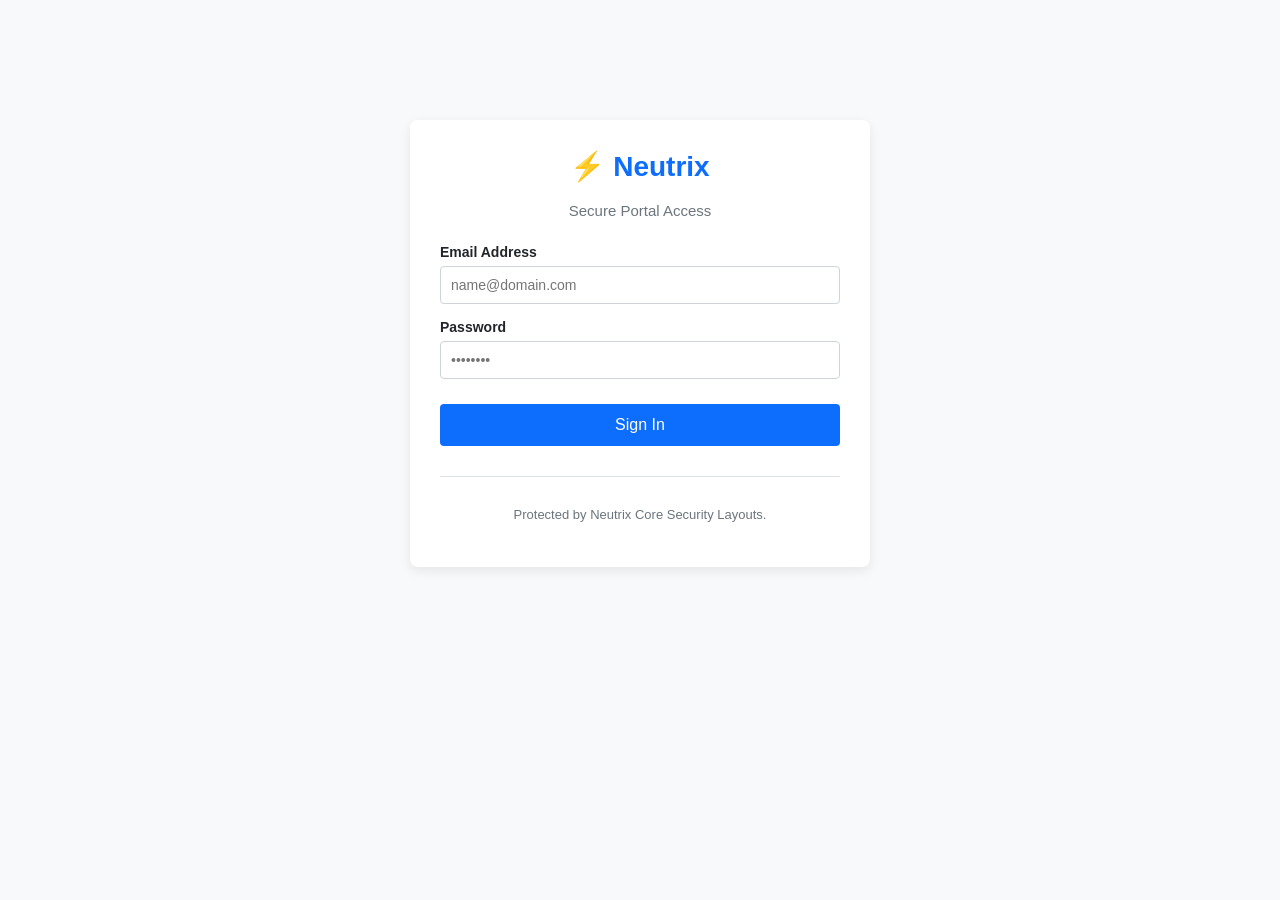
==== frontend/index.html @ 366ea21d "Integrated recovery tracker, upload pipeline, and medicine plan" ====
<!DOCTYPE html>
<html lang="en">
<head>
    <meta charset="UTF-8">
    <meta name="viewport" content="width=device-width, initial-scale=1.0">
    <title>Neutrix | Dashboard</title>
    <link rel="stylesheet" href="style.css">
    <script>
        // Explicitly paths to look inside the frontend folder from the root server
        if (localStorage.getItem('neutrix_authenticated') !== 'true') {
            window.location.href = '/frontend/signin.html';
        }
    </script>
</head>
<body>
    <div class="container" style="max-width: 800px;">
        <p style="text-align: right;">
            <a href="#" onclick="localStorage.removeItem('neutrix_authenticated'); window.location.reload();" style="color: #dc3545; font-weight: bold;">
                🚪 Sign Out
            </a>
        </p>
        <header style="border-bottom: 2px solid #ced4da; padding-bottom: 15px; margin-bottom: 20px;">
            <h1>⚡ Neutrix</h1>
            <p class="caption">By Team Neutrinos — Small signals. Clear recovery.</p>
        </header>

        <main>
            <p style="font-size: 16px; line-height: 1.6;">
                Welcome to your recovery hub. Choose an integrated panel from the grid workspace below to proceed across active module layers.
            </p>

            <!-- Complete Grid with paths pointed to the root server environment -->
            <div style="display: grid; grid-template-columns: 1fr 1fr; gap: 15px; margin-top: 30px;">
                <a href="/frontend/summary.html" style="display:block; padding:15px; background:#e3f2fd; color:#0d6efd; text-decoration:none; border-radius:4px; font-weight:bold; text-align:center;">🧠 AI Discharge Summary (Ajay)</a>
                <a href="/frontend/upload.html" style="display:block; padding:15px; background:#e3f2fd; color:#0d6efd; text-decoration:none; border-radius:4px; font-weight:bold; text-align:center;">📄 Upload Records (Lingesh)</a>
                <a href="/frontend/medicine.html" style="display:block; padding:15px; background:#e3f2fd; color:#0d6efd; text-decoration:none; border-radius:4px; font-weight:bold; text-align:center;">💊 Medicine Plan (Lingesh)</a>
                <a href="/frontend/tracker.html" style="display:block; padding:15px; background:#e3f2fd; color:#0d6efd; text-decoration:none; border-radius:4px; font-weight:bold; text-align:center;">📈 Recovery Tracker (Bobby)</a>
                <a href="/frontend/warnings.html" style="display:block; padding:15px; background:#e3f2fd; color:#0d6efd; text-decoration:none; border-radius:4px; font-weight:bold; text-align:center;">⚠️ Warning Signs Triage (Bobby)</a>
                <a href="/frontend/brief.html" style="display:block; padding:15px; background:#e3f2fd; color:#0d6efd; text-decoration:none; border-radius:4px; font-weight:bold; text-align:center;">🧑‍⚕️ Doctor Communication Brief (Bobby)</a>
            </div>
        </main>

        <footer class="disclaimer" style="margin-top: 40px; border-top: 1px solid #dee2e6; padding-top: 15px; font-size: 13px; color: #6c757d;">
            <p><em>Neutrix organizes and explains medical information. It does not diagnose, prescribe, or replace advice from a qualified doctor.</em></p>
        </footer>
    </div>
</body>
</html>
---- frontend/style.css ----
/* Base Web Layout Reset */
body {
    font-family: -apple-system, BlinkMacSystemFont, "Segoe UI", Roboto, sans-serif;
    background-color: #f8f9fa;
    color: #212529;
    padding: 20px;
    margin: 0;
}

/* Central Content Container Card */
.container {
    max-width: 650px;
    margin: 40px auto;
    background: #ffffff;
    padding: 30px;
    border-radius: 8px;
    box-shadow: 0 4px 12px rgba(0, 0, 0, 0.08);
}

/* Typography Details */
h1 {
    color: #0d6efd;
    margin-top: 0;
    font-size: 28px;
}

h3 {
    color: #495057;
    border-bottom: 2px solid #dee2e6;
    padding-bottom: 8px;
    margin-top: 25px;
}

.caption {
    color: #6c757d;
    font-size: 15px;
    margin-bottom: 25px;
}

/* Form Controls and Inputs */
label {
    display: block;
    margin-top: 15px;
    font-weight: 600;
    font-size: 14px;
}

input, select, textarea {
    width: 100%;
    padding: 10px;
    margin-top: 6px;
    border: 1px solid #ced4da;
    border-radius: 4px;
    box-sizing: border-box;
    font-size: 14px;
    background-color: #fff;
}

input:focus, select:focus, textarea:focus {
    outline: none;
    border-color: #86b7fe;
    box-shadow: 0 0 0 0.25rem rgba(13, 110, 253, 0.25);
}

/* Master Grid Action Buttons */
button {
    background-color: #0d6efd;
    color: white;
    padding: 12px 20px;
    border: none;
    border-radius: 4px;
    cursor: pointer;
    margin-top: 20px;
    width: 100%;
    font-size: 16px;
    font-weight: 500;
    transition: background-color 0.2s ease;
}

button:hover {
    background-color: #0b5ed7;
}

/* Interactive Feedback Banners */
.alert-success {
    background-color: #d1e7dd;
    color: #0f5132;
    padding: 15px;
    border-radius: 4px;
    margin-top: 20px;
    border: 1px solid #badbcc;
}

.alert-warning {
    background-color: #fff3cd;
    color: #664d03;
    padding: 15px;
    border-radius: 4px;
    margin-top: 20px;
    border: 1px solid #ffecb5;
}

.alert-danger {
    background-color: #f8d7da;
    color: #842029;
    padding: 15px;
    border-radius: 4px;
    margin-top: 20px;
    border: 1px solid #f5c2c7;
}

/* Content Blocks and Lists */
.summary-box {
    background-color: #f1f3f5;
    padding: 20px;
    border-radius: 4px;
    margin-top: 20px;
    border-left: 5px solid #6c757d;
}

.hidden {
    display: none !important;
}

/* Persistent Dashboard Navigation Matrix Link Styling */
a {
    color: #0d6efd;
    text-decoration: none;
    font-size: 14px;
}

a:hover {
    text-decoration: underline;
}

/* Shared Professional System Disclaimer */
.disclaimer {
    margin-top: 35px;
    border-top: 1px solid #dee2e6;
    padding-top: 15px;
    font-size: 13px;
    color: #6c757d;
    line-height: 1.5;
}
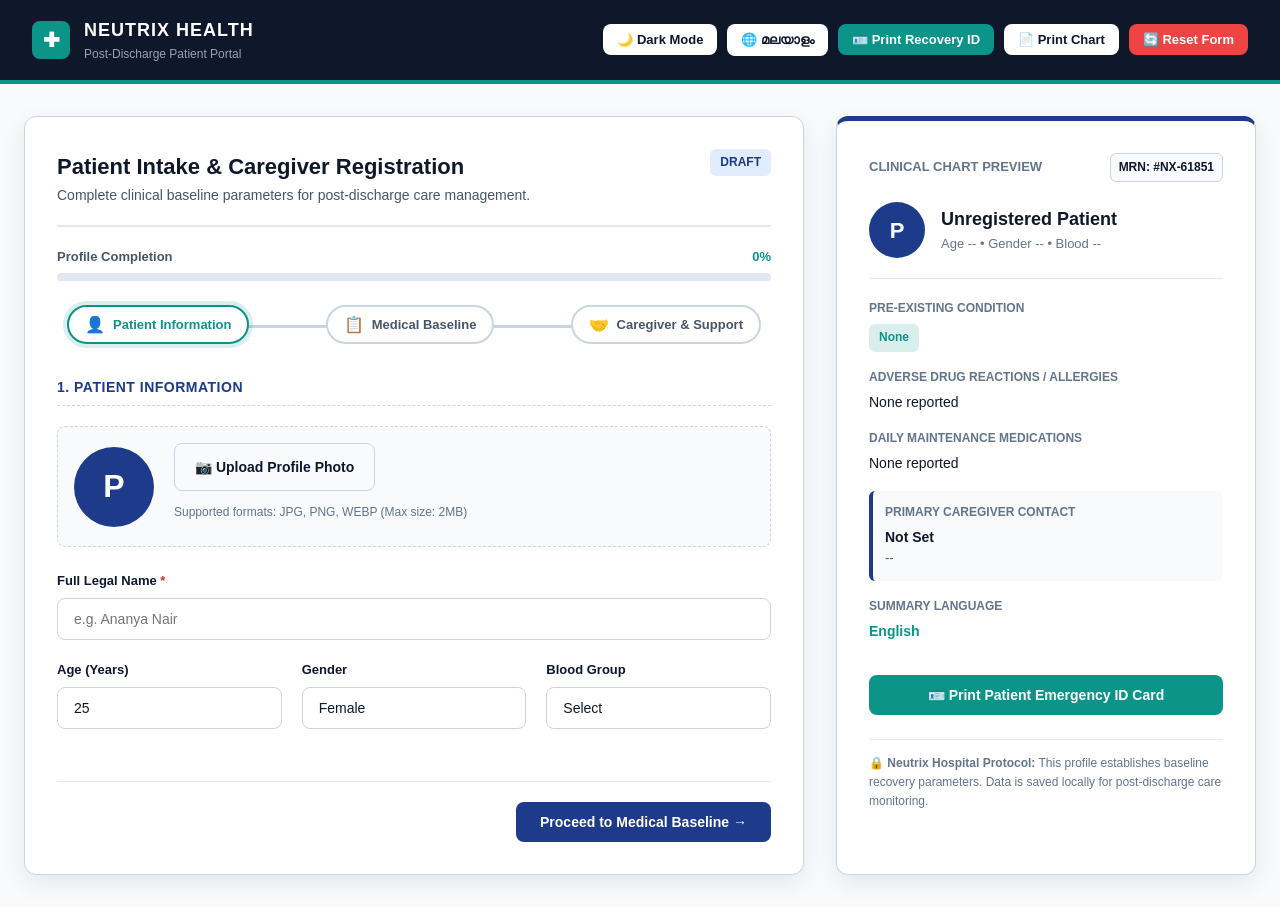
==== commit 6861675e: "adam" ====
--- a/frontend/index.html
+++ b/frontend/index.html
@@ -1,48 +1,367 @@
 <!DOCTYPE html>
-<html lang="en">
+<html lang="en" data-theme="light">
 <head>
     <meta charset="UTF-8">
     <meta name="viewport" content="width=device-width, initial-scale=1.0">
-    <title>Neutrix | Dashboard</title>
+    <title>Neutrix Health | Patient Portal</title>
     <link rel="stylesheet" href="style.css">
-    <script>
-        // Explicitly paths to look inside the frontend folder from the root server
-        if (localStorage.getItem('neutrix_authenticated') !== 'true') {
-            window.location.href = '/frontend/signin.html';
-        }
-    </script>
 </head>
 <body>
-    <div class="container" style="max-width: 800px;">
-        <p style="text-align: right;">
-            <a href="#" onclick="localStorage.removeItem('neutrix_authenticated'); window.location.reload();" style="color: #dc3545; font-weight: bold;">
-                🚪 Sign Out
-            </a>
-        </p>
-        <header style="border-bottom: 2px solid #ced4da; padding-bottom: 15px; margin-bottom: 20px;">
-            <h1>⚡ Neutrix</h1>
-            <p class="caption">By Team Neutrinos — Small signals. Clear recovery.</p>
-        </header>
-
-        <main>
-            <p style="font-size: 16px; line-height: 1.6;">
-                Welcome to your recovery hub. Choose an integrated panel from the grid workspace below to proceed across active module layers.
-            </p>
-
-            <!-- Complete Grid with paths pointed to the root server environment -->
-            <div style="display: grid; grid-template-columns: 1fr 1fr; gap: 15px; margin-top: 30px;">
-                <a href="/frontend/summary.html" style="display:block; padding:15px; background:#e3f2fd; color:#0d6efd; text-decoration:none; border-radius:4px; font-weight:bold; text-align:center;">🧠 AI Discharge Summary (Ajay)</a>
-                <a href="/frontend/upload.html" style="display:block; padding:15px; background:#e3f2fd; color:#0d6efd; text-decoration:none; border-radius:4px; font-weight:bold; text-align:center;">📄 Upload Records (Lingesh)</a>
-                <a href="/frontend/medicine.html" style="display:block; padding:15px; background:#e3f2fd; color:#0d6efd; text-decoration:none; border-radius:4px; font-weight:bold; text-align:center;">💊 Medicine Plan (Lingesh)</a>
-                <a href="/frontend/tracker.html" style="display:block; padding:15px; background:#e3f2fd; color:#0d6efd; text-decoration:none; border-radius:4px; font-weight:bold; text-align:center;">📈 Recovery Tracker (Bobby)</a>
-                <a href="/frontend/warnings.html" style="display:block; padding:15px; background:#e3f2fd; color:#0d6efd; text-decoration:none; border-radius:4px; font-weight:bold; text-align:center;">⚠️ Warning Signs Triage (Bobby)</a>
-                <a href="/frontend/brief.html" style="display:block; padding:15px; background:#e3f2fd; color:#0d6efd; text-decoration:none; border-radius:4px; font-weight:bold; text-align:center;">🧑‍⚕️ Doctor Communication Brief (Bobby)</a>
-            </div>
-        </main>
-
-        <footer class="disclaimer" style="margin-top: 40px; border-top: 1px solid #dee2e6; padding-top: 15px; font-size: 13px; color: #6c757d;">
-            <p><em>Neutrix organizes and explains medical information. It does not diagnose, prescribe, or replace advice from a qualified doctor.</em></p>
-        </footer>
+    <!-- Top Navigation Bar -->
+    <header class="ehr-navbar">
+        <div class="nav-container">
+            <div class="hospital-brand">
+                <span class="cross-icon">✚</span>
+                <div class="brand-text">
+                    <span class="brand-title" id="txt-brand-title">NEUTRIX HEALTH</span>
+                    <span class="brand-sub" id="txt-brand-sub">Post-Discharge Patient Portal</span>
+                </div>
+            </div>
+            
+            <div class="system-controls">
+                <!-- Theme & Language Utilities -->
+                <button type="button" class="ctrl-btn" id="themeToggleBtn" title="Toggle Theme">
+                    <span id="themeIcon">🌙</span> <span id="txt-theme">Dark Mode</span>
+                </button>
+                
+                <button type="button" class="ctrl-btn" id="langToggleBtn" title="Switch Language">
+                    🌐 <span id="txt-lang-btn">മലയാളം</span>
+                </button>
+
+                <button type="button" class="btn-meta highlight" id="printCardBtn">🪪 <span id="txt-print-card">Print Recovery ID</span></button>
+                <button type="button" class="btn-meta" id="printBtn">📄 <span id="txt-print">Print Chart</span></button>
+                <button type="button" class="btn-meta danger" id="resetBtn">🔄 <span id="txt-reset">Reset Form</span></button>
+            </div>
+        </div>
+    </header>
+
+    <!-- Main Workspace -->
+    <main class="ehr-workspace">
+        <!-- Intake Form Section -->
+        <section class="ehr-card intake-card">
+            <div class="card-header">
+                <div>
+                    <h2 id="txt-header-title">Patient Intake & Caregiver Registration</h2>
+                    <p class="subtitle" id="txt-header-sub">Complete clinical baseline parameters for post-discharge care management.</p>
+                </div>
+                <span class="form-status" id="txt-status">Draft</span>
+            </div>
+
+            <!-- Profile Completion Progress Bar -->
+            <div class="progress-section">
+                <div class="progress-info">
+                    <span class="progress-label" id="txt-progress-label">Profile Completion</span>
+                    <span class="progress-percentage" id="progressPercent">0%</span>
+                </div>
+                <div class="progress-bar-bg">
+                    <div class="progress-bar-fill" id="progressBarFill"></div>
+                </div>
+            </div>
+
+            <!-- Timeline Tab Stepper Bar -->
+            <nav class="timeline-stepper" role="tablist">
+                <div class="timeline-line-bg">
+                    <div class="timeline-line-fill" id="timelineLineFill"></div>
+                </div>
+
+                <button type="button" class="step-node active" data-tab="tab-demographics">
+                    <span class="node-icon">👤</span>
+                    <span class="node-text" id="tab-title-1">Patient Information</span>
+                </button>
+                <button type="button" class="step-node" data-tab="tab-clinical">
+                    <span class="node-icon">📋</span>
+                    <span class="node-text" id="tab-title-2">Medical Baseline</span>
+                </button>
+                <button type="button" class="step-node" data-tab="tab-caregiver">
+                    <span class="node-icon">🤝</span>
+                    <span class="node-text" id="tab-title-3">Caregiver & Support</span>
+                </button>
+            </nav>
+
+            <form id="profileForm" novalidate>
+                <div class="tab-viewport">
+                    <!-- TAB 1: Patient Information -->
+                    <div class="tab-pane active" id="tab-demographics">
+                        <div class="section-title" id="txt-sec-1">1. Patient Information</div>
+
+                        <!-- Profile Photo Upload Block -->
+                        <div class="avatar-upload-container">
+                            <div class="avatar-preview-box">
+                                <img id="avatarImage" src="" alt="Profile Preview" class="hidden">
+                                <span id="avatarPlaceholder" class="avatar-initial">P</span>
+                            </div>
+                            <div class="avatar-upload-controls">
+                                <label for="profilePicInput" class="btn-secondary btn-upload" id="txt-upload-btn">📷 Upload Profile Photo</label>
+                                <input type="file" id="profilePicInput" accept="image/*" class="hidden-file-input">
+                                <button type="button" id="removePicBtn" class="btn-text danger hidden" id="txt-remove-photo">Remove Photo</button>
+                                <p class="hint" id="txt-photo-hint">Supported formats: JPG, PNG, WEBP (Max size: 2MB)</p>
+                            </div>
+                        </div>
+
+                        <div class="form-group">
+                            <label for="patientName"><span id="lbl-patient-name">Full Legal Name</span> <span class="req">*</span></label>
+                            <input type="text" id="patientName" class="modern-input" placeholder="e.g. Ananya Nair" required>
+                        </div>
+
+                        <div class="form-grid-3">
+                            <div class="form-group">
+                                <label for="age" id="lbl-age">Age (Years)</label>
+                                <input type="number" id="age" class="modern-input" min="1" max="120" value="25">
+                            </div>
+                            <div class="form-group">
+                                <label for="gender" id="lbl-gender">Gender</label>
+                                <select id="gender" class="modern-select">
+                                    <option value="Female">Female</option>
+                                    <option value="Male">Male</option>
+                                    <option value="Other">Other</option>
+                                </select>
+                            </div>
+                            <div class="form-group">
+                                <label for="bloodGroup" id="lbl-blood">Blood Group</label>
+                                <select id="bloodGroup" class="modern-select">
+                                    <option value="Select">Select</option>
+                                    <option value="O+">O+</option>
+                                    <option value="A+">A+</option>
+                                    <option value="B+">B+</option>
+                                    <option value="AB+">AB+</option>
+                                    <option value="O-">O-</option>
+                                    <option value="A-">A-</option>
+                                    <option value="B-">B-</option>
+                                    <option value="AB-">AB-</option>
+                                </select>
+                            </div>
+                        </div>
+
+                        <div class="tab-actions end">
+                            <button type="button" class="btn-primary next-tab" data-next="tab-clinical" id="btn-next-1">Proceed to Medical Baseline →</button>
+                        </div>
+                    </div>
+
+                    <!-- TAB 2: Medical Baseline -->
+                    <div class="tab-pane" id="tab-clinical">
+                        <div class="section-title" id="txt-sec-2">2. Pre-Existing Conditions & Medications</div>
+
+                        <!-- Conditions Dropdown -->
+                        <div class="form-group">
+                            <label for="conditions" id="lbl-conditions">Primary Pre-Existing Medical Condition</label>
+                            <select id="conditions" class="modern-select">
+                                <option value="None">None / Fully Healthy</option>
+                                <optgroup label="Cardiovascular">
+                                    <option value="Hypertension (High BP)">Hypertension (High Blood Pressure)</option>
+                                    <option value="Ischemic Heart Disease">Ischemic Heart Disease / CAD</option>
+                                    <option value="Heart Failure">Heart Failure</option>
+                                    <option value="Arrhythmia">Arrhythmia</option>
+                                </optgroup>
+                                <optgroup label="Endocrine & Metabolic">
+                                    <option value="Type 1 Diabetes Mellitus">Type 1 Diabetes Mellitus</option>
+                                    <option value="Type 2 Diabetes Mellitus">Type 2 Diabetes Mellitus</option>
+                                    <option value="Hypothyroidism">Hypothyroidism</option>
+                                    <option value="Hyperthyroidism">Hyperthyroidism</option>
+                                    <option value="High Cholesterol">Hyperlipidemia (High Cholesterol)</option>
+                                </optgroup>
+                                <optgroup label="Respiratory">
+                                    <option value="Bronchial Asthma">Bronchial Asthma</option>
+                                    <option value="COPD">COPD (Chronic Bronchitis)</option>
+                                    <option value="Allergies / Rhinitis">Allergic Rhinitis</option>
+                                </optgroup>
+                                <optgroup label="Renal & Hepatic">
+                                    <option value="Chronic Kidney Disease">Chronic Kidney Disease (CKD)</option>
+                                    <option value="Fatty Liver Disease">Fatty Liver Disease</option>
+                                </optgroup>
+                                <optgroup label="Neurological & Other">
+                                    <option value="Stroke / TIA">Stroke / TIA</option>
+                                    <option value="Epilepsy / Seizures">Epilepsy / Seizures</option>
+                                    <option value="Rheumatoid Arthritis">Rheumatoid Arthritis</option>
+                                    <option value="Other / Multiple">Other / Multiple Conditions</option>
+                                </optgroup>
+                            </select>
+                        </div>
+
+                        <!-- Allergies -->
+                        <div class="form-group">
+                            <label for="allergies" id="lbl-allergies">Known Adverse Drug Reactions & Allergies</label>
+                            <textarea id="allergies" class="modern-textarea" rows="2" placeholder="List known allergies..."></textarea>
+                            
+                            <div class="quick-pills-wrapper">
+                                <span class="pills-label" id="txt-quick-allergies">Click to quick-add common allergies:</span>
+                                <div class="pills-container">
+                                    <button type="button" class="allergy-chip" data-allergy="Penicillin">💊 Penicillin</button>
+                                    <button type="button" class="allergy-chip" data-allergy="Aspirin / NSAIDs">💊 Aspirin / NSAIDs</button>
+                                    <button type="button" class="allergy-chip" data-allergy="Peanuts / Nuts">🥜 Peanuts / Tree Nuts</button>
+                                    <button type="button" class="allergy-chip" data-allergy="Dust & Pollen">🌾 Dust / Pollen</button>
+                                    <button type="button" class="allergy-chip" data-allergy="Latex">🧤 Latex</button>
+                                    <button type="button" class="allergy-chip" data-allergy="Seafood">🦐 Seafood</button>
+                                </div>
+                            </div>
+                        </div>
+
+                        <!-- Prescription Builder -->
+                        <div class="form-group">
+                            <label id="lbl-meds-title">Routine Daily Prescription Medications</label>
+                            <p class="hint" id="txt-meds-hint">Add daily medicines broken down by name, time, and dosage.</p>
+                            
+                            <div id="medicationList" class="medication-builder">
+                                <div class="med-row">
+                                    <input type="text" class="modern-input med-name" placeholder="Medication Name (e.g. Paracetamol)">
+                                    <select class="modern-select med-time">
+                                        <option value="Morning (Breakfast)">Morning (Breakfast)</option>
+                                        <option value="Afternoon (Lunch)">Afternoon (Lunch)</option>
+                                        <option value="Night (Dinner)">Night (Dinner)</option>
+                                        <option value="Twice Daily (Morning & Night)">Twice Daily</option>
+                                        <option value="Three Times Daily">Three Times Daily</option>
+                                        <option value="As Needed (PRN)">As Needed (PRN)</option>
+                                    </select>
+                                    <input type="text" class="modern-input med-dose" placeholder="Dosage (e.g. 500mg - 1 tab)">
+                                    <button type="button" class="btn-icon remove-med-btn" title="Remove Prescription">✕</button>
+                                </div>
+                            </div>
+
+                            <button type="button" id="addMedBtn" class="btn-secondary btn-sm">+ <span id="txt-add-med">Add Another Medication</span></button>
+                        </div>
+
+                        <div class="tab-actions space-between">
+                            <button type="button" class="btn-secondary prev-tab" data-prev="tab-demographics" id="btn-back-1">← Back to Demographics</button>
+                            <button type="button" class="btn-primary next-tab" data-next="tab-caregiver" id="btn-next-2">Proceed to Caregiver Setup →</button>
+                        </div>
+                    </div>
+
+                    <!-- TAB 3: Caregiver & Support -->
+                    <div class="tab-pane" id="tab-caregiver">
+                        <div class="section-title" id="txt-sec-3">3. Designated Caregiver & Communication</div>
+
+                        <div class="form-group">
+                            <label for="caregiverName"><span id="lbl-caregiver-name">Primary Caregiver Name</span> <span class="req">*</span></label>
+                            <input type="text" id="caregiverName" class="modern-input" placeholder="e.g. Rahul Nair" required>
+                        </div>
+
+                        <div class="form-grid-2">
+                            <div class="form-group">
+                                <label for="caregiverPhone" id="lbl-caregiver-phone">Primary Contact Phone</label>
+                                <input type="tel" id="caregiverPhone" class="modern-input" placeholder="+91 98765 43210">
+                            </div>
+
+                            <div class="form-group">
+                                <label for="language" id="lbl-language">Care Summary Output Language</label>
+                                <select id="language" class="modern-select">
+                                    <option value="English">English</option>
+                                    <option value="Malayalam">Malayalam (മലയാളം)</option>
+                                </select>
+                            </div>
+                        </div>
+
+                        <div class="tab-actions space-between">
+                            <button type="button" class="btn-secondary prev-tab" data-prev="tab-clinical" id="btn-back-2">← Back to Medical Baseline</button>
+                            <button type="submit" class="btn-success" id="btn-save-final">💾 Save & Sync Hospital Record</button>
+                        </div>
+                    </div>
+                </div>
+            </form>
+
+            <div id="messageArea"></div>
+        </section>
+
+        <!-- Live Patient Chart Side Preview -->
+        <aside class="ehr-card chart-card">
+            <div class="chart-header">
+                <h3 id="txt-chart-title">CLINICAL CHART PREVIEW</h3>
+                <span class="mrn-badge" id="mrnDisplay">MRN: #NX-84920</span>
+            </div>
+
+            <div class="chart-patient-header">
+                <div class="patient-avatar-box">
+                    <img id="chartAvatarImage" src="" alt="Avatar" class="chart-avatar-img hidden">
+                    <div class="patient-avatar" id="avatarLetter">P</div>
+                </div>
+                <div class="patient-title-block">
+                    <h3 id="prevName">Unregistered Patient</h3>
+                    <p id="prevMeta" class="patient-meta">Age -- • Gender -- • Blood --</p>
+                </div>
+            </div>
+
+            <div class="chart-divider"></div>
+
+            <div class="clinical-field">
+                <span class="field-label" id="txt-chart-cond">Pre-Existing Condition</span>
+                <div id="prevConditions" class="tag-container">
+                    <span class="clinical-tag">None</span>
+                </div>
+            </div>
+
+            <div class="clinical-field">
+                <span class="field-label" id="txt-chart-allergies">Adverse Drug Reactions / Allergies</span>
+                <p id="prevAllergies" class="field-value text-alert">None reported</p>
+            </div>
+
+            <div class="clinical-field">
+                <span class="field-label" id="txt-chart-meds">Daily Maintenance Medications</span>
+                <div id="prevMedsContainer" class="meds-preview-list">
+                    <p class="field-value">None reported</p>
+                </div>
+            </div>
+
+            <div class="clinical-field caregiver-alert-box">
+                <span class="field-label" id="txt-chart-caregiver">Primary Caregiver Contact</span>
+                <p id="prevCaregiver" class="caregiver-name">Not Set</p>
+                <p id="prevPhone" class="caregiver-phone">--</p>
+            </div>
+
+            <div class="clinical-field">
+                <span class="field-label" id="txt-chart-lang">Summary Language</span>
+                <p id="prevLang" class="field-value highlight">English</p>
+            </div>
+
+            <button type="button" class="btn-primary card-action-btn" id="sidePrintCardBtn">🪪 Print Patient Emergency ID Card</button>
+
+            <footer class="ehr-disclaimer">
+                <p id="txt-disclaimer">🔒 <strong>Neutrix Hospital Protocol:</strong> This profile establishes baseline recovery parameters. Data is saved locally for post-discharge care monitoring.</p>
+            </footer>
+        </aside>
+    </main>
+
+    <!-- Printable Emergency Recovery ID Card Container (Hidden on Web View) -->
+    <div id="printableCardContainer" class="printable-card-wrapper hidden">
+        <div class="recovery-id-card">
+            <div class="id-header">
+                <div class="id-brand">
+                    <span class="cross-icon">✚</span>
+                    <div>
+                        <h4>NEUTRIX HEALTH</h4>
+                        <small>POST-DISCHARGE EMERGENCY CARD</small>
+                    </div>
+                </div>
+                <div class="id-mrn" id="cardMrn">MRN: #NX-84920</div>
+            </div>
+
+            <div class="id-body">
+                <div class="id-photo-box">
+                    <img id="cardPhotoImg" src="" class="hidden" alt="Photo">
+                    <div id="cardPhotoLetter" class="id-photo-letter">P</div>
+                </div>
+                <div class="id-details">
+                    <h3 id="cardPatientName">PATIENT NAME</h3>
+                    <p class="id-sub-meta" id="cardPatientMeta">Age: -- | Gender: -- | Blood: --</p>
+                    <div class="id-field">
+                        <strong>EMERGENCY CAREGIVER:</strong>
+                        <span id="cardCaregiver">Not Set</span> (<span id="cardPhone">--</span>)
+                    </div>
+                    <div class="id-field">
+                        <strong>KNOWN ALLERGIES:</strong>
+                        <span id="cardAllergies" class="text-danger">None reported</span>
+                    </div>
+                    <div class="id-field">
+                        <strong>PRIMARY CONDITION:</strong>
+                        <span id="cardCondition">None</span>
+                    </div>
+                </div>
+            </div>
+
+            <div class="id-footer">
+                <span>Language: <strong id="cardLanguage">English</strong></span>
+                <span>In emergency, present this card to clinical staff.</span>
+            </div>
+        </div>
     </div>
+
+    <script src="profile.js"></script>
 </body>
-</html>
+</html>
--- a/frontend/style.css
+++ b/frontend/style.css
@@ -1,144 +1,706 @@
-/* Base Web Layout Reset */
+/* Color Systems: Light Theme (Default) */
+:root {
+    --hospital-navy: #0f172a;
+    --hospital-indigo: #1e3a8a;
+    --hospital-teal: #0d9488;
+    --bg-workspace: #f8fafc;
+    --card-bg: #ffffff;
+    --text-primary: #0f172a;
+    --text-secondary: #475569;
+    --text-muted: #64748b;
+    --border-color: #cbd5e1;
+    --border-light: #e2e8f0;
+    --input-bg: #ffffff;
+    --alert-red: #dc2626;
+    --success-green: #15803d;
+    --pill-bg: #f1f5f9;
+    --pill-hover: #e2e8f0;
+    --radius-lg: 12px;
+    --radius-md: 8px;
+    --shadow-md: 0 8px 24px rgba(15, 23, 42, 0.08);
+}
+
+/* Dark Theme Overrides */
+[data-theme="dark"] {
+    --hospital-navy: #020617;
+    --hospital-indigo: #3b82f6;
+    --hospital-teal: #14b8a6;
+    --bg-workspace: #0f172a;
+    --card-bg: #1e293b;
+    --text-primary: #f8fafc;
+    --text-secondary: #cbd5e1;
+    --text-muted: #94a3b8;
+    --border-color: #334155;
+    --border-light: #1e293b;
+    --input-bg: #0f172a;
+    --pill-bg: #334155;
+    --pill-hover: #475569;
+    --shadow-md: 0 8px 24px rgba(0, 0, 0, 0.4);
+}
+
+* {
+    box-sizing: border-box;
+    margin: 0;
+    padding: 0;
+}
+
 body {
-    font-family: -apple-system, BlinkMacSystemFont, "Segoe UI", Roboto, sans-serif;
-    background-color: #f8f9fa;
-    color: #212529;
-    padding: 20px;
-    margin: 0;
-}
-
-/* Central Content Container Card */
-.container {
-    max-width: 650px;
-    margin: 40px auto;
+    font-family: -apple-system, BlinkMacSystemFont, "Segoe UI", Roboto, Oxygen, Ubuntu, Cantarell, sans-serif;
+    background-color: var(--bg-workspace);
+    color: var(--text-primary);
+    line-height: 1.6;
+    transition: background-color 0.3s ease, color 0.3s ease;
+}
+
+/* Header & Controls */
+.ehr-navbar {
+    background: var(--hospital-navy);
+    color: #ffffff;
+    border-bottom: 4px solid var(--hospital-teal);
+    padding: 16px 32px;
+}
+
+.nav-container {
+    max-width: 1400px;
+    margin: 0 auto;
+    display: flex;
+    justify-content: space-between;
+    align-items: center;
+    flex-wrap: wrap;
+    gap: 16px;
+}
+
+.hospital-brand {
+    display: flex;
+    align-items: center;
+    gap: 14px;
+}
+
+.cross-icon {
+    background: var(--hospital-teal);
+    color: #ffffff;
+    width: 38px;
+    height: 38px;
+    border-radius: 8px;
+    display: flex;
+    align-items: center;
+    justify-content: center;
+    font-size: 20px;
+    font-weight: bold;
+}
+
+.brand-text {
+    display: flex;
+    flex-direction: column;
+}
+
+.brand-title {
+    font-weight: 800;
+    font-size: 18px;
+    letter-spacing: 1px;
+}
+
+.brand-sub {
+    font-size: 12px;
+    color: #94a3b8;
+}
+
+.system-controls {
+    display: flex;
+    align-items: center;
+    gap: 10px;
+    flex-wrap: wrap;
+}
+
+.ctrl-btn, .btn-meta {
     background: #ffffff;
-    padding: 30px;
+    color: #0f172a;
+    border: none;
+    padding: 8px 14px;
     border-radius: 8px;
-    box-shadow: 0 4px 12px rgba(0, 0, 0, 0.08);
-}
-
-/* Typography Details */
-h1 {
-    color: #0d6efd;
-    margin-top: 0;
-    font-size: 28px;
-}
-
-h3 {
-    color: #495057;
-    border-bottom: 2px solid #dee2e6;
-    padding-bottom: 8px;
-    margin-top: 25px;
-}
-
-.caption {
-    color: #6c757d;
-    font-size: 15px;
-    margin-bottom: 25px;
-}
-
-/* Form Controls and Inputs */
+    font-size: 13px;
+    font-weight: 600;
+    cursor: pointer;
+    transition: all 0.2s ease;
+}
+
+[data-theme="dark"] .ctrl-btn {
+    background: #334155;
+    color: #f8fafc;
+}
+
+.btn-meta.highlight {
+    background: var(--hospital-teal);
+    color: #ffffff;
+}
+
+.ctrl-btn:hover, .btn-meta:hover {
+    transform: translateY(-1px);
+    opacity: 0.9;
+}
+
+.btn-meta.danger {
+    background: #ef4444;
+    color: #ffffff;
+}
+
+/* Workspace Grid */
+.ehr-workspace {
+    max-width: 1400px;
+    margin: 32px auto;
+    padding: 0 24px;
+    display: grid;
+    grid-template-columns: 1fr 420px;
+    gap: 32px;
+}
+
+@media (max-width: 1024px) {
+    .ehr-workspace {
+        grid-template-columns: 1fr;
+    }
+}
+
+.ehr-card {
+    background: var(--card-bg);
+    border: 1px solid var(--border-color);
+    border-radius: var(--radius-lg);
+    padding: 32px;
+    box-shadow: var(--shadow-md);
+    transition: background-color 0.3s ease, border-color 0.3s ease;
+}
+
+.card-header {
+    display: flex;
+    justify-content: space-between;
+    align-items: flex-start;
+    border-bottom: 2px solid var(--border-light);
+    padding-bottom: 18px;
+    margin-bottom: 20px;
+}
+
+.card-header h2 {
+    font-size: 22px;
+    color: var(--text-primary);
+    font-weight: 700;
+}
+
+.subtitle {
+    font-size: 14px;
+    color: var(--text-secondary);
+}
+
+.form-status {
+    font-size: 12px;
+    font-weight: 700;
+    color: var(--hospital-indigo);
+    background: rgba(59, 130, 246, 0.15);
+    padding: 4px 10px;
+    border-radius: 6px;
+    text-transform: uppercase;
+}
+
+/* Progress Bar Component */
+.progress-section {
+    margin-bottom: 24px;
+}
+
+.progress-info {
+    display: flex;
+    justify-content: space-between;
+    font-size: 13px;
+    font-weight: 700;
+    margin-bottom: 6px;
+    color: var(--text-secondary);
+}
+
+.progress-percentage {
+    color: var(--hospital-teal);
+}
+
+.progress-bar-bg {
+    width: 100%;
+    height: 8px;
+    background: var(--border-light);
+    border-radius: 10px;
+    overflow: hidden;
+}
+
+.progress-bar-fill {
+    width: 0%;
+    height: 100%;
+    background: linear-gradient(90deg, var(--hospital-indigo), var(--hospital-teal));
+    transition: width 0.4s ease-out;
+}
+
+/* Timeline Stepper Component */
+.timeline-stepper {
+    position: relative;
+    display: flex;
+    justify-content: space-between;
+    align-items: center;
+    margin-bottom: 32px;
+    padding: 0 10px;
+}
+
+.timeline-line-bg {
+    position: absolute;
+    top: 20px;
+    left: 40px;
+    right: 40px;
+    height: 3px;
+    background: var(--border-color);
+    z-index: 1;
+}
+
+.timeline-line-fill {
+    height: 100%;
+    width: 0%;
+    background: var(--hospital-teal);
+    transition: width 0.4s ease;
+}
+
+.step-node {
+    position: relative;
+    z-index: 2;
+    background: var(--card-bg);
+    border: 2px solid var(--border-color);
+    border-radius: 30px;
+    padding: 8px 16px;
+    cursor: pointer;
+    display: flex;
+    align-items: center;
+    gap: 8px;
+    transition: all 0.3s ease;
+}
+
+.step-node .node-icon {
+    font-size: 16px;
+}
+
+.step-node .node-text {
+    font-size: 13px;
+    font-weight: 700;
+    color: var(--text-secondary);
+}
+
+.step-node.active {
+    border-color: var(--hospital-teal);
+    background: var(--card-bg);
+    box-shadow: 0 0 0 4px rgba(13, 148, 136, 0.15);
+}
+
+.step-node.active .node-text {
+    color: var(--hospital-teal);
+}
+
+/* Tab Viewport & Animations */
+.tab-viewport {
+    position: relative;
+    overflow: hidden;
+}
+
+.tab-pane {
+    display: none;
+    opacity: 0;
+    transform: translateX(20px);
+    transition: opacity 0.35s ease, transform 0.35s ease;
+}
+
+.tab-pane.active {
+    display: block;
+    opacity: 1;
+    transform: translateX(0);
+}
+
+.section-title {
+    font-size: 14px;
+    font-weight: 700;
+    color: var(--hospital-indigo);
+    text-transform: uppercase;
+    letter-spacing: 0.5px;
+    margin-bottom: 20px;
+    padding-bottom: 6px;
+    border-bottom: 1px dashed var(--border-color);
+}
+
+.form-group { margin-bottom: 20px; }
+.form-grid-2 { display: grid; grid-template-columns: 1fr 1fr; gap: 20px; }
+.form-grid-3 { display: grid; grid-template-columns: 1fr 1fr 1fr; gap: 20px; }
+
+@media (max-width: 640px) {
+    .form-grid-2, .form-grid-3 { grid-template-columns: 1fr; }
+    .timeline-stepper { flex-direction: column; gap: 12px; align-items: stretch; }
+    .timeline-line-bg { display: none; }
+}
+
 label {
     display: block;
-    margin-top: 15px;
+    font-size: 13px;
+    font-weight: 700;
+    margin-bottom: 6px;
+    color: var(--text-primary);
+}
+
+.req { color: var(--alert-red); }
+.hint { font-size: 12px; color: var(--text-muted); margin-bottom: 8px; }
+
+/* Profile Photo Upload Styling */
+.avatar-upload-container {
+    display: flex;
+    align-items: center;
+    gap: 20px;
+    margin-bottom: 24px;
+    padding: 16px;
+    background: var(--bg-workspace);
+    border: 1px dashed var(--border-color);
+    border-radius: var(--radius-md);
+}
+
+.avatar-preview-box {
+    width: 80px;
+    height: 80px;
+    border-radius: 50%;
+    background: var(--hospital-indigo);
+    color: #ffffff;
+    display: flex;
+    align-items: center;
+    justify-content: center;
+    overflow: hidden;
+    flex-shrink: 0;
+}
+
+.avatar-preview-box img {
+    width: 100%;
+    height: 100%;
+    object-fit: cover;
+}
+
+.avatar-initial {
+    font-size: 32px;
+    font-weight: 800;
+}
+
+.avatar-upload-controls {
+    display: flex;
+    flex-direction: column;
+    align-items: flex-start;
+    gap: 6px;
+}
+
+.hidden-file-input { display: none; }
+.btn-upload { cursor: pointer; display: inline-block; }
+.btn-text { background: none; border: none; font-size: 12px; cursor: pointer; padding: 0; text-decoration: underline; }
+.btn-text.danger { color: var(--alert-red); }
+
+/* Inputs & Animated Validation States */
+.modern-input, .modern-select, .modern-textarea {
+    width: 100%;
+    padding: 12px 16px;
+    border: 1.5px solid var(--border-color);
+    border-radius: 8px;
+    font-size: 14px;
+    background: var(--input-bg);
+    color: var(--text-primary);
+    transition: border-color 0.25s ease, box-shadow 0.25s ease;
+}
+
+.modern-select {
+    appearance: none;
+    background-image: url("data:image/svg+xml;charset=UTF-8,%3csvg xmlns='http://www.w3.org/2000/svg' viewBox='0 0 24 24' fill='none' stroke='%2094a3b8' stroke-width='2' stroke-linecap='round' stroke-linejoin='round'%3e%3cpolyline points='6 9 12 15 18 9'%3e%3c/polyline%3e%3c/svg%3e");
+    background-repeat: no-repeat;
+    background-position: right 14px center;
+    background-size: 16px;
+    padding-right: 40px;
+}
+
+.modern-input:focus, .modern-select:focus, .modern-textarea:focus {
+    outline: none;
+    border-color: var(--hospital-indigo);
+    box-shadow: 0 0 0 3px rgba(59, 130, 246, 0.2);
+}
+
+/* Validation Flash Animations */
+.valid-flash {
+    border-color: var(--success-green) !important;
+    box-shadow: 0 0 0 3px rgba(21, 128, 61, 0.2) !important;
+    animation: flashPulse 0.4s ease-in-out;
+}
+
+.invalid-flash {
+    border-color: var(--alert-red) !important;
+    box-shadow: 0 0 0 3px rgba(220, 38, 38, 0.2) !important;
+    animation: shakePulse 0.3s ease-in-out;
+}
+
+@keyframes flashPulse {
+    0% { transform: scale(1); }
+    50% { transform: scale(1.01); }
+    100% { transform: scale(1); }
+}
+
+@keyframes shakePulse {
+    0%, 100% { transform: translateX(0); }
+    25% { transform: translateX(-4px); }
+    75% { transform: translateX(4px); }
+}
+
+/* Quick Allergy Chips */
+.quick-pills-wrapper { margin-top: 10px; }
+.pills-label { font-size: 12px; color: var(--text-muted); display: block; margin-bottom: 6px; }
+.pills-container { display: flex; flex-wrap: wrap; gap: 8px; }
+
+.allergy-chip {
+    background: var(--pill-bg);
+    color: var(--text-primary);
+    border: 1px solid var(--border-color);
+    padding: 6px 12px;
+    border-radius: 20px;
+    font-size: 12px;
+    font-weight: 600;
+    cursor: pointer;
+    transition: all 0.2s ease;
+}
+
+.allergy-chip:hover {
+    background: var(--pill-hover);
+    transform: translateY(-1px);
+}
+
+/* Medication Builder Rows */
+.medication-builder { display: flex; flex-direction: column; gap: 10px; margin-bottom: 12px; }
+
+.med-row {
+    display: grid;
+    grid-template-columns: 1.5fr 1.2fr 1.2fr 40px;
+    gap: 10px;
+    align-items: center;
+}
+
+@media (max-width: 640px) {
+    .med-row { grid-template-columns: 1fr; }
+}
+
+.btn-icon {
+    background: #f87171;
+    color: white;
+    border: none;
+    width: 36px;
+    height: 36px;
+    border-radius: 6px;
+    cursor: pointer;
+    font-weight: bold;
+    display: flex;
+    align-items: center;
+    justify-content: center;
+}
+
+.btn-sm { padding: 8px 14px; font-size: 12px; }
+
+/* Action Buttons */
+.tab-actions {
+    margin-top: 32px;
+    padding-top: 20px;
+    border-top: 1px solid var(--border-light);
+    display: flex;
+}
+
+.tab-actions.end { justify-content: flex-end; }
+.tab-actions.space-between { justify-content: space-between; }
+
+.btn-primary {
+    background: var(--hospital-indigo);
+    color: #ffffff;
+    border: none;
+    padding: 12px 24px;
+    border-radius: 8px;
     font-weight: 600;
     font-size: 14px;
-}
-
-input, select, textarea {
+    cursor: pointer;
+    transition: background 0.2s;
+}
+
+.btn-primary:hover { background: #1e40af; }
+
+.card-action-btn {
     width: 100%;
-    padding: 10px;
-    margin-top: 6px;
-    border: 1px solid #ced4da;
+    margin-top: 16px;
+    background: var(--hospital-teal);
+}
+
+.card-action-btn:hover {
+    background: #0f766e;
+}
+
+.btn-secondary {
+    background: var(--bg-workspace);
+    border: 1px solid var(--border-color);
+    padding: 12px 20px;
+    border-radius: 8px;
+    font-weight: 600;
+    font-size: 14px;
+    cursor: pointer;
+    color: var(--text-primary);
+}
+
+.btn-success {
+    background: var(--hospital-teal);
+    color: #ffffff;
+    border: none;
+    padding: 12px 26px;
+    border-radius: 8px;
+    font-weight: 600;
+    font-size: 14px;
+    cursor: pointer;
+}
+
+/* Chart Sidebar */
+.chart-card { border-top: 5px solid var(--hospital-indigo); }
+.chart-header { display: flex; justify-content: space-between; align-items: center; margin-bottom: 20px; }
+.chart-header h3 { font-size: 13px; font-weight: 800; color: var(--text-muted); }
+.mrn-badge { font-size: 12px; font-weight: 700; background: var(--bg-workspace); padding: 4px 8px; border-radius: 6px; border: 1px solid var(--border-color); }
+
+.chart-patient-header { display: flex; align-items: center; gap: 16px; }
+
+.patient-avatar-box {
+    width: 56px;
+    height: 56px;
+    border-radius: 50%;
+    overflow: hidden;
+    flex-shrink: 0;
+}
+
+.chart-avatar-img { width: 100%; height: 100%; object-fit: cover; }
+
+.patient-avatar {
+    width: 100%;
+    height: 100%;
+    background: var(--hospital-indigo);
+    color: #ffffff;
+    font-weight: 800;
+    font-size: 22px;
+    display: flex;
+    align-items: center;
+    justify-content: center;
+}
+
+.patient-title-block h3 { font-size: 18px; color: var(--text-primary); }
+.patient-meta { font-size: 13px; color: var(--text-muted); }
+.chart-divider { height: 1px; background: var(--border-light); margin: 20px 0; }
+.clinical-field { margin-bottom: 16px; }
+.field-label { display: block; font-size: 12px; font-weight: 700; text-transform: uppercase; color: var(--text-muted); margin-bottom: 4px; }
+.field-value { font-size: 14px; color: var(--text-primary); }
+.field-value.highlight { color: var(--hospital-teal); font-weight: 700; }
+.tag-container { display: flex; flex-wrap: wrap; gap: 6px; margin-top: 6px; }
+.clinical-tag { background: rgba(13, 148, 136, 0.15); color: var(--hospital-teal); font-size: 12px; font-weight: 600; padding: 4px 10px; border-radius: 6px; }
+
+.meds-preview-list { display: flex; flex-direction: column; gap: 6px; }
+
+.med-pill-item {
+    background: var(--bg-workspace);
+    border-left: 3px solid var(--hospital-teal);
+    padding: 6px 10px;
     border-radius: 4px;
-    box-sizing: border-box;
-    font-size: 14px;
-    background-color: #fff;
-}
-
-input:focus, select:focus, textarea:focus {
-    outline: none;
-    border-color: #86b7fe;
-    box-shadow: 0 0 0 0.25rem rgba(13, 110, 253, 0.25);
-}
-
-/* Master Grid Action Buttons */
-button {
-    background-color: #0d6efd;
+    font-size: 12px;
+}
+
+.med-pill-item strong { display: block; color: var(--text-primary); }
+.med-pill-item span { color: var(--text-muted); }
+
+.caregiver-alert-box { background: var(--bg-workspace); border-left: 4px solid var(--hospital-indigo); padding: 12px; border-radius: 6px; }
+.caregiver-name { font-weight: 700; font-size: 14px; }
+.caregiver-phone { font-size: 13px; color: var(--text-secondary); }
+.ehr-disclaimer { margin-top: 24px; border-top: 1px solid var(--border-light); padding-top: 14px; font-size: 12px; color: var(--text-muted); }
+
+.hidden { display: none !important; }
+
+/* Printable Patient Recovery ID Card Styles */
+.recovery-id-card {
+    width: 480px;
+    border: 2px solid #0f172a;
+    border-radius: 12px;
+    background: #ffffff;
+    color: #0f172a;
+    padding: 20px;
+    box-shadow: 0 4px 12px rgba(0, 0, 0, 0.15);
+    font-family: inherit;
+    margin: 20px auto;
+}
+
+.id-header {
+    display: flex;
+    justify-content: space-between;
+    align-items: center;
+    border-bottom: 2px solid #0d9488;
+    padding-bottom: 10px;
+    margin-bottom: 14px;
+}
+
+.id-brand {
+    display: flex;
+    align-items: center;
+    gap: 10px;
+}
+
+.id-brand h4 { font-size: 16px; font-weight: 800; color: #0f172a; }
+.id-brand small { font-size: 10px; color: #0d9488; font-weight: 700; letter-spacing: 0.5px; }
+.id-mrn { font-size: 12px; font-weight: 700; background: #f1f5f9; padding: 4px 8px; border-radius: 4px; }
+
+.id-body {
+    display: flex;
+    gap: 16px;
+    align-items: flex-start;
+}
+
+.id-photo-box {
+    width: 80px;
+    height: 80px;
+    border-radius: 8px;
+    background: #1e3a8a;
     color: white;
-    padding: 12px 20px;
-    border: none;
-    border-radius: 4px;
-    cursor: pointer;
-    margin-top: 20px;
-    width: 100%;
-    font-size: 16px;
-    font-weight: 500;
-    transition: background-color 0.2s ease;
-}
-
-button:hover {
-    background-color: #0b5ed7;
-}
-
-/* Interactive Feedback Banners */
-.alert-success {
-    background-color: #d1e7dd;
-    color: #0f5132;
-    padding: 15px;
-    border-radius: 4px;
-    margin-top: 20px;
-    border: 1px solid #badbcc;
-}
-
-.alert-warning {
-    background-color: #fff3cd;
-    color: #664d03;
-    padding: 15px;
-    border-radius: 4px;
-    margin-top: 20px;
-    border: 1px solid #ffecb5;
-}
-
-.alert-danger {
-    background-color: #f8d7da;
-    color: #842029;
-    padding: 15px;
-    border-radius: 4px;
-    margin-top: 20px;
-    border: 1px solid #f5c2c7;
-}
-
-/* Content Blocks and Lists */
-.summary-box {
-    background-color: #f1f3f5;
-    padding: 20px;
-    border-radius: 4px;
-    margin-top: 20px;
-    border-left: 5px solid #6c757d;
-}
-
-.hidden {
-    display: none !important;
-}
-
-/* Persistent Dashboard Navigation Matrix Link Styling */
-a {
-    color: #0d6efd;
-    text-decoration: none;
-    font-size: 14px;
-}
-
-a:hover {
-    text-decoration: underline;
-}
-
-/* Shared Professional System Disclaimer */
-.disclaimer {
-    margin-top: 35px;
-    border-top: 1px solid #dee2e6;
-    padding-top: 15px;
-    font-size: 13px;
-    color: #6c757d;
-    line-height: 1.5;
-}
+    overflow: hidden;
+    display: flex;
+    align-items: center;
+    justify-content: center;
+    flex-shrink: 0;
+}
+
+.id-photo-box img { width: 100%; height: 100%; object-fit: cover; }
+.id-photo-letter { font-size: 32px; font-weight: 800; }
+
+.id-details { flex-grow: 1; }
+.id-details h3 { font-size: 18px; color: #0f172a; line-height: 1.2; }
+.id-sub-meta { font-size: 12px; color: #64748b; margin-bottom: 8px; }
+.id-field { font-size: 11px; margin-bottom: 4px; line-height: 1.3; }
+.text-danger { color: #dc2626; font-weight: 700; }
+
+.id-footer {
+    border-top: 1px dashed #cbd5e1;
+    margin-top: 12px;
+    padding-top: 8px;
+    display: flex;
+    justify-content: space-between;
+    font-size: 10px;
+    color: #64748b;
+}
+
+/* Print Specific Rules */
+@media print {
+    body * {
+        visibility: hidden;
+    }
+    #printableCardContainer, #printableCardContainer * {
+        visibility: visible;
+    }
+    #printableCardContainer {
+        position: absolute;
+        left: 0;
+        top: 0;
+        width: 100%;
+        display: flex;
+        justify-content: center;
+    }
+}
+
+/* Feedback Messages */
+.alert-success { background: #dcfce7; color: var(--success-green); padding: 14px; border-radius: 8px; margin-top: 20px; font-size: 14px; font-weight: 600; border: 1px solid #bbf7d0; }
+.alert-warning { background: #fef3c7; color: #b45309; padding: 14px; border-radius: 8px; margin-top: 20px; font-size: 14px; font-weight: 600; border: 1px solid #fde68a; }
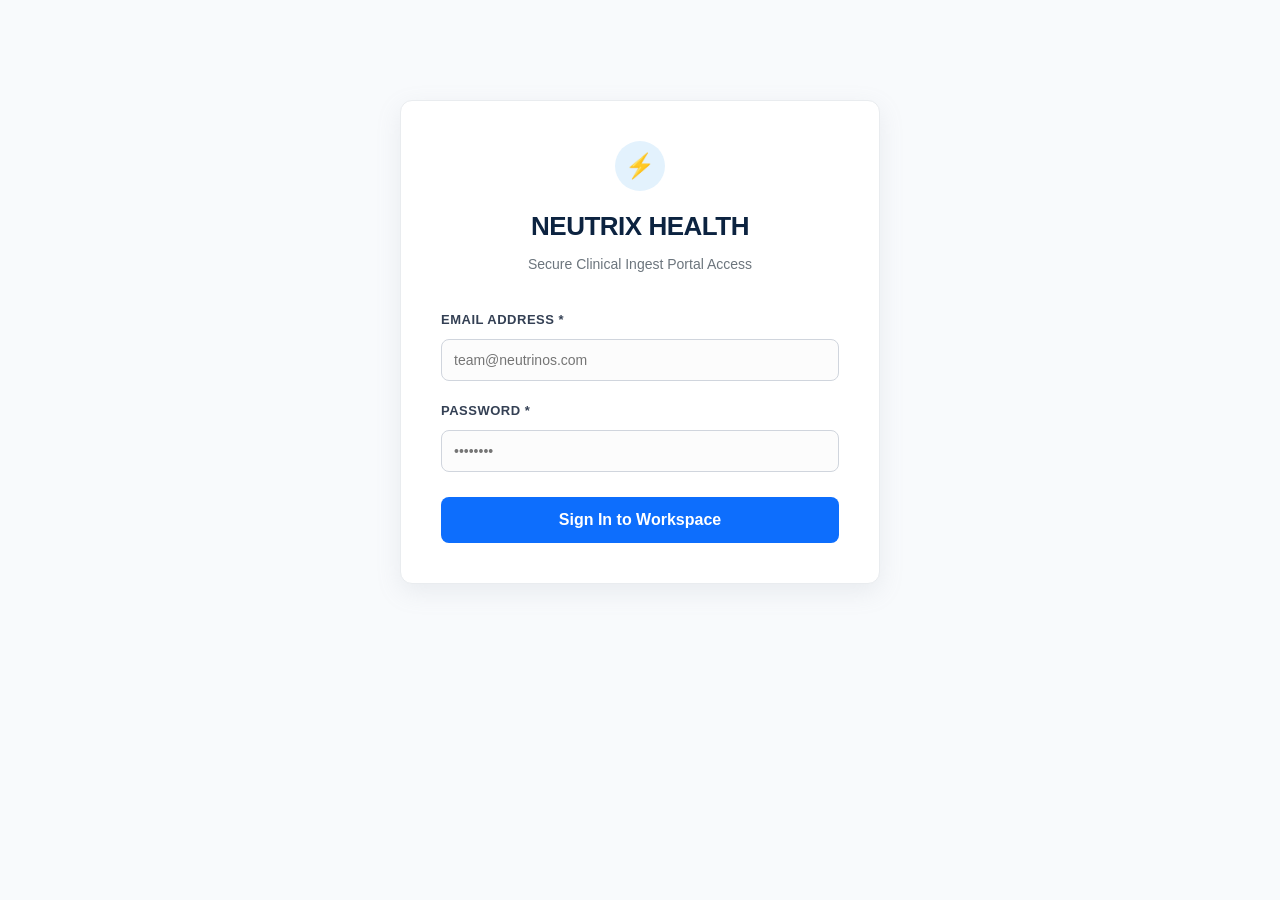
==== commit bd03be11: "Integrated Adam profile wizard" ====
--- a/frontend/index.html
+++ b/frontend/index.html
@@ -1,367 +1,38 @@
 <!DOCTYPE html>
-<html lang="en" data-theme="light">
+<html lang="en">
 <head>
     <meta charset="UTF-8">
-    <meta name="viewport" content="width=device-width, initial-scale=1.0">
-    <title>Neutrix Health | Patient Portal</title>
+    <title>Neutrix | Dashboard</title>
     <link rel="stylesheet" href="style.css">
+    <script>
+        if (localStorage.getItem('neutrix_authenticated') !== 'true') {
+            window.location.href = 'signin.html';
+        }
+    </script>
 </head>
 <body>
-    <!-- Top Navigation Bar -->
-    <header class="ehr-navbar">
-        <div class="nav-container">
-            <div class="hospital-brand">
-                <span class="cross-icon">✚</span>
-                <div class="brand-text">
-                    <span class="brand-title" id="txt-brand-title">NEUTRIX HEALTH</span>
-                    <span class="brand-sub" id="txt-brand-sub">Post-Discharge Patient Portal</span>
-                </div>
+    <div class="container" style="max-width: 800px;">
+        <p style="text-align: right;">
+            <a href="#" onclick="localStorage.removeItem('neutrix_authenticated'); window.location.reload();" style="color: #dc3545; font-weight: bold;">🚪 Sign Out</a>
+        </p>
+        <header style="border-bottom: 2px solid #ced4da; padding-bottom: 15px; margin-bottom: 20px;">
+            <h1>⚡ Neutrix Dashboard</h1>
+            <p class="caption">Welcome Back, <span id="welcomePatientName" style="color:#0d6efd; font-weight:bold;">User</span>! 👋 — Small signals. Clear recovery.</p>
+        </header>
+        <main>
+            <div style="display: grid; grid-template-columns: 1fr 1fr; gap: 15px; margin-top: 30px;">
+                <a href="summary.html" style="display:block; padding:15px; background:#e3f2fd; color:#0d6efd; text-decoration:none; border-radius:4px; font-weight:bold; text-align:center;">🧠 AI Discharge Summary (Ajay)</a>
+                <a href="upload.html" style="display:block; padding:15px; background:#e3f2fd; color:#0d6efd; text-decoration:none; border-radius:4px; font-weight:bold; text-align:center;">📄 Upload Records (Lingesh)</a>
+                <a href="medicine.html" style="display:block; padding:15px; background:#e3f2fd; color:#0d6efd; text-decoration:none; border-radius:4px; font-weight:bold; text-align:center;">💊 Medicine Plan (Lingesh)</a>
+                <a href="tracker.html" style="display:block; padding:15px; background:#e3f2fd; color:#0d6efd; text-decoration:none; border-radius:4px; font-weight:bold; text-align:center;">📈 Recovery Tracker (Bobby)</a>
+                <a href="warnings.html" style="display:block; padding:15px; background:#e3f2fd; color:#0d6efd; text-decoration:none; border-radius:4px; font-weight:bold; text-align:center;">⚠️ Warning Signs Triage (Bobby)</a>
+                <a href="brief.html" style="display:block; padding:15px; background:#e3f2fd; color:#0d6efd; text-decoration:none; border-radius:4px; font-weight:bold; text-align:center;">🧑‍⚕️ Doctor Communication Brief (Bobby)</a>
             </div>
-            
-            <div class="system-controls">
-                <!-- Theme & Language Utilities -->
-                <button type="button" class="ctrl-btn" id="themeToggleBtn" title="Toggle Theme">
-                    <span id="themeIcon">🌙</span> <span id="txt-theme">Dark Mode</span>
-                </button>
-                
-                <button type="button" class="ctrl-btn" id="langToggleBtn" title="Switch Language">
-                    🌐 <span id="txt-lang-btn">മലയാളം</span>
-                </button>
-
-                <button type="button" class="btn-meta highlight" id="printCardBtn">🪪 <span id="txt-print-card">Print Recovery ID</span></button>
-                <button type="button" class="btn-meta" id="printBtn">📄 <span id="txt-print">Print Chart</span></button>
-                <button type="button" class="btn-meta danger" id="resetBtn">🔄 <span id="txt-reset">Reset Form</span></button>
-            </div>
-        </div>
-    </header>
-
-    <!-- Main Workspace -->
-    <main class="ehr-workspace">
-        <!-- Intake Form Section -->
-        <section class="ehr-card intake-card">
-            <div class="card-header">
-                <div>
-                    <h2 id="txt-header-title">Patient Intake & Caregiver Registration</h2>
-                    <p class="subtitle" id="txt-header-sub">Complete clinical baseline parameters for post-discharge care management.</p>
-                </div>
-                <span class="form-status" id="txt-status">Draft</span>
-            </div>
-
-            <!-- Profile Completion Progress Bar -->
-            <div class="progress-section">
-                <div class="progress-info">
-                    <span class="progress-label" id="txt-progress-label">Profile Completion</span>
-                    <span class="progress-percentage" id="progressPercent">0%</span>
-                </div>
-                <div class="progress-bar-bg">
-                    <div class="progress-bar-fill" id="progressBarFill"></div>
-                </div>
-            </div>
-
-            <!-- Timeline Tab Stepper Bar -->
-            <nav class="timeline-stepper" role="tablist">
-                <div class="timeline-line-bg">
-                    <div class="timeline-line-fill" id="timelineLineFill"></div>
-                </div>
-
-                <button type="button" class="step-node active" data-tab="tab-demographics">
-                    <span class="node-icon">👤</span>
-                    <span class="node-text" id="tab-title-1">Patient Information</span>
-                </button>
-                <button type="button" class="step-node" data-tab="tab-clinical">
-                    <span class="node-icon">📋</span>
-                    <span class="node-text" id="tab-title-2">Medical Baseline</span>
-                </button>
-                <button type="button" class="step-node" data-tab="tab-caregiver">
-                    <span class="node-icon">🤝</span>
-                    <span class="node-text" id="tab-title-3">Caregiver & Support</span>
-                </button>
-            </nav>
-
-            <form id="profileForm" novalidate>
-                <div class="tab-viewport">
-                    <!-- TAB 1: Patient Information -->
-                    <div class="tab-pane active" id="tab-demographics">
-                        <div class="section-title" id="txt-sec-1">1. Patient Information</div>
-
-                        <!-- Profile Photo Upload Block -->
-                        <div class="avatar-upload-container">
-                            <div class="avatar-preview-box">
-                                <img id="avatarImage" src="" alt="Profile Preview" class="hidden">
-                                <span id="avatarPlaceholder" class="avatar-initial">P</span>
-                            </div>
-                            <div class="avatar-upload-controls">
-                                <label for="profilePicInput" class="btn-secondary btn-upload" id="txt-upload-btn">📷 Upload Profile Photo</label>
-                                <input type="file" id="profilePicInput" accept="image/*" class="hidden-file-input">
-                                <button type="button" id="removePicBtn" class="btn-text danger hidden" id="txt-remove-photo">Remove Photo</button>
-                                <p class="hint" id="txt-photo-hint">Supported formats: JPG, PNG, WEBP (Max size: 2MB)</p>
-                            </div>
-                        </div>
-
-                        <div class="form-group">
-                            <label for="patientName"><span id="lbl-patient-name">Full Legal Name</span> <span class="req">*</span></label>
-                            <input type="text" id="patientName" class="modern-input" placeholder="e.g. Ananya Nair" required>
-                        </div>
-
-                        <div class="form-grid-3">
-                            <div class="form-group">
-                                <label for="age" id="lbl-age">Age (Years)</label>
-                                <input type="number" id="age" class="modern-input" min="1" max="120" value="25">
-                            </div>
-                            <div class="form-group">
-                                <label for="gender" id="lbl-gender">Gender</label>
-                                <select id="gender" class="modern-select">
-                                    <option value="Female">Female</option>
-                                    <option value="Male">Male</option>
-                                    <option value="Other">Other</option>
-                                </select>
-                            </div>
-                            <div class="form-group">
-                                <label for="bloodGroup" id="lbl-blood">Blood Group</label>
-                                <select id="bloodGroup" class="modern-select">
-                                    <option value="Select">Select</option>
-                                    <option value="O+">O+</option>
-                                    <option value="A+">A+</option>
-                                    <option value="B+">B+</option>
-                                    <option value="AB+">AB+</option>
-                                    <option value="O-">O-</option>
-                                    <option value="A-">A-</option>
-                                    <option value="B-">B-</option>
-                                    <option value="AB-">AB-</option>
-                                </select>
-                            </div>
-                        </div>
-
-                        <div class="tab-actions end">
-                            <button type="button" class="btn-primary next-tab" data-next="tab-clinical" id="btn-next-1">Proceed to Medical Baseline →</button>
-                        </div>
-                    </div>
-
-                    <!-- TAB 2: Medical Baseline -->
-                    <div class="tab-pane" id="tab-clinical">
-                        <div class="section-title" id="txt-sec-2">2. Pre-Existing Conditions & Medications</div>
-
-                        <!-- Conditions Dropdown -->
-                        <div class="form-group">
-                            <label for="conditions" id="lbl-conditions">Primary Pre-Existing Medical Condition</label>
-                            <select id="conditions" class="modern-select">
-                                <option value="None">None / Fully Healthy</option>
-                                <optgroup label="Cardiovascular">
-                                    <option value="Hypertension (High BP)">Hypertension (High Blood Pressure)</option>
-                                    <option value="Ischemic Heart Disease">Ischemic Heart Disease / CAD</option>
-                                    <option value="Heart Failure">Heart Failure</option>
-                                    <option value="Arrhythmia">Arrhythmia</option>
-                                </optgroup>
-                                <optgroup label="Endocrine & Metabolic">
-                                    <option value="Type 1 Diabetes Mellitus">Type 1 Diabetes Mellitus</option>
-                                    <option value="Type 2 Diabetes Mellitus">Type 2 Diabetes Mellitus</option>
-                                    <option value="Hypothyroidism">Hypothyroidism</option>
-                                    <option value="Hyperthyroidism">Hyperthyroidism</option>
-                                    <option value="High Cholesterol">Hyperlipidemia (High Cholesterol)</option>
-                                </optgroup>
-                                <optgroup label="Respiratory">
-                                    <option value="Bronchial Asthma">Bronchial Asthma</option>
-                                    <option value="COPD">COPD (Chronic Bronchitis)</option>
-                                    <option value="Allergies / Rhinitis">Allergic Rhinitis</option>
-                                </optgroup>
-                                <optgroup label="Renal & Hepatic">
-                                    <option value="Chronic Kidney Disease">Chronic Kidney Disease (CKD)</option>
-                                    <option value="Fatty Liver Disease">Fatty Liver Disease</option>
-                                </optgroup>
-                                <optgroup label="Neurological & Other">
-                                    <option value="Stroke / TIA">Stroke / TIA</option>
-                                    <option value="Epilepsy / Seizures">Epilepsy / Seizures</option>
-                                    <option value="Rheumatoid Arthritis">Rheumatoid Arthritis</option>
-                                    <option value="Other / Multiple">Other / Multiple Conditions</option>
-                                </optgroup>
-                            </select>
-                        </div>
-
-                        <!-- Allergies -->
-                        <div class="form-group">
-                            <label for="allergies" id="lbl-allergies">Known Adverse Drug Reactions & Allergies</label>
-                            <textarea id="allergies" class="modern-textarea" rows="2" placeholder="List known allergies..."></textarea>
-                            
-                            <div class="quick-pills-wrapper">
-                                <span class="pills-label" id="txt-quick-allergies">Click to quick-add common allergies:</span>
-                                <div class="pills-container">
-                                    <button type="button" class="allergy-chip" data-allergy="Penicillin">💊 Penicillin</button>
-                                    <button type="button" class="allergy-chip" data-allergy="Aspirin / NSAIDs">💊 Aspirin / NSAIDs</button>
-                                    <button type="button" class="allergy-chip" data-allergy="Peanuts / Nuts">🥜 Peanuts / Tree Nuts</button>
-                                    <button type="button" class="allergy-chip" data-allergy="Dust & Pollen">🌾 Dust / Pollen</button>
-                                    <button type="button" class="allergy-chip" data-allergy="Latex">🧤 Latex</button>
-                                    <button type="button" class="allergy-chip" data-allergy="Seafood">🦐 Seafood</button>
-                                </div>
-                            </div>
-                        </div>
-
-                        <!-- Prescription Builder -->
-                        <div class="form-group">
-                            <label id="lbl-meds-title">Routine Daily Prescription Medications</label>
-                            <p class="hint" id="txt-meds-hint">Add daily medicines broken down by name, time, and dosage.</p>
-                            
-                            <div id="medicationList" class="medication-builder">
-                                <div class="med-row">
-                                    <input type="text" class="modern-input med-name" placeholder="Medication Name (e.g. Paracetamol)">
-                                    <select class="modern-select med-time">
-                                        <option value="Morning (Breakfast)">Morning (Breakfast)</option>
-                                        <option value="Afternoon (Lunch)">Afternoon (Lunch)</option>
-                                        <option value="Night (Dinner)">Night (Dinner)</option>
-                                        <option value="Twice Daily (Morning & Night)">Twice Daily</option>
-                                        <option value="Three Times Daily">Three Times Daily</option>
-                                        <option value="As Needed (PRN)">As Needed (PRN)</option>
-                                    </select>
-                                    <input type="text" class="modern-input med-dose" placeholder="Dosage (e.g. 500mg - 1 tab)">
-                                    <button type="button" class="btn-icon remove-med-btn" title="Remove Prescription">✕</button>
-                                </div>
-                            </div>
-
-                            <button type="button" id="addMedBtn" class="btn-secondary btn-sm">+ <span id="txt-add-med">Add Another Medication</span></button>
-                        </div>
-
-                        <div class="tab-actions space-between">
-                            <button type="button" class="btn-secondary prev-tab" data-prev="tab-demographics" id="btn-back-1">← Back to Demographics</button>
-                            <button type="button" class="btn-primary next-tab" data-next="tab-caregiver" id="btn-next-2">Proceed to Caregiver Setup →</button>
-                        </div>
-                    </div>
-
-                    <!-- TAB 3: Caregiver & Support -->
-                    <div class="tab-pane" id="tab-caregiver">
-                        <div class="section-title" id="txt-sec-3">3. Designated Caregiver & Communication</div>
-
-                        <div class="form-group">
-                            <label for="caregiverName"><span id="lbl-caregiver-name">Primary Caregiver Name</span> <span class="req">*</span></label>
-                            <input type="text" id="caregiverName" class="modern-input" placeholder="e.g. Rahul Nair" required>
-                        </div>
-
-                        <div class="form-grid-2">
-                            <div class="form-group">
-                                <label for="caregiverPhone" id="lbl-caregiver-phone">Primary Contact Phone</label>
-                                <input type="tel" id="caregiverPhone" class="modern-input" placeholder="+91 98765 43210">
-                            </div>
-
-                            <div class="form-group">
-                                <label for="language" id="lbl-language">Care Summary Output Language</label>
-                                <select id="language" class="modern-select">
-                                    <option value="English">English</option>
-                                    <option value="Malayalam">Malayalam (മലയാളം)</option>
-                                </select>
-                            </div>
-                        </div>
-
-                        <div class="tab-actions space-between">
-                            <button type="button" class="btn-secondary prev-tab" data-prev="tab-clinical" id="btn-back-2">← Back to Medical Baseline</button>
-                            <button type="submit" class="btn-success" id="btn-save-final">💾 Save & Sync Hospital Record</button>
-                        </div>
-                    </div>
-                </div>
-            </form>
-
-            <div id="messageArea"></div>
-        </section>
-
-        <!-- Live Patient Chart Side Preview -->
-        <aside class="ehr-card chart-card">
-            <div class="chart-header">
-                <h3 id="txt-chart-title">CLINICAL CHART PREVIEW</h3>
-                <span class="mrn-badge" id="mrnDisplay">MRN: #NX-84920</span>
-            </div>
-
-            <div class="chart-patient-header">
-                <div class="patient-avatar-box">
-                    <img id="chartAvatarImage" src="" alt="Avatar" class="chart-avatar-img hidden">
-                    <div class="patient-avatar" id="avatarLetter">P</div>
-                </div>
-                <div class="patient-title-block">
-                    <h3 id="prevName">Unregistered Patient</h3>
-                    <p id="prevMeta" class="patient-meta">Age -- • Gender -- • Blood --</p>
-                </div>
-            </div>
-
-            <div class="chart-divider"></div>
-
-            <div class="clinical-field">
-                <span class="field-label" id="txt-chart-cond">Pre-Existing Condition</span>
-                <div id="prevConditions" class="tag-container">
-                    <span class="clinical-tag">None</span>
-                </div>
-            </div>
-
-            <div class="clinical-field">
-                <span class="field-label" id="txt-chart-allergies">Adverse Drug Reactions / Allergies</span>
-                <p id="prevAllergies" class="field-value text-alert">None reported</p>
-            </div>
-
-            <div class="clinical-field">
-                <span class="field-label" id="txt-chart-meds">Daily Maintenance Medications</span>
-                <div id="prevMedsContainer" class="meds-preview-list">
-                    <p class="field-value">None reported</p>
-                </div>
-            </div>
-
-            <div class="clinical-field caregiver-alert-box">
-                <span class="field-label" id="txt-chart-caregiver">Primary Caregiver Contact</span>
-                <p id="prevCaregiver" class="caregiver-name">Not Set</p>
-                <p id="prevPhone" class="caregiver-phone">--</p>
-            </div>
-
-            <div class="clinical-field">
-                <span class="field-label" id="txt-chart-lang">Summary Language</span>
-                <p id="prevLang" class="field-value highlight">English</p>
-            </div>
-
-            <button type="button" class="btn-primary card-action-btn" id="sidePrintCardBtn">🪪 Print Patient Emergency ID Card</button>
-
-            <footer class="ehr-disclaimer">
-                <p id="txt-disclaimer">🔒 <strong>Neutrix Hospital Protocol:</strong> This profile establishes baseline recovery parameters. Data is saved locally for post-discharge care monitoring.</p>
-            </footer>
-        </aside>
-    </main>
-
-    <!-- Printable Emergency Recovery ID Card Container (Hidden on Web View) -->
-    <div id="printableCardContainer" class="printable-card-wrapper hidden">
-        <div class="recovery-id-card">
-            <div class="id-header">
-                <div class="id-brand">
-                    <span class="cross-icon">✚</span>
-                    <div>
-                        <h4>NEUTRIX HEALTH</h4>
-                        <small>POST-DISCHARGE EMERGENCY CARD</small>
-                    </div>
-                </div>
-                <div class="id-mrn" id="cardMrn">MRN: #NX-84920</div>
-            </div>
-
-            <div class="id-body">
-                <div class="id-photo-box">
-                    <img id="cardPhotoImg" src="" class="hidden" alt="Photo">
-                    <div id="cardPhotoLetter" class="id-photo-letter">P</div>
-                </div>
-                <div class="id-details">
-                    <h3 id="cardPatientName">PATIENT NAME</h3>
-                    <p class="id-sub-meta" id="cardPatientMeta">Age: -- | Gender: -- | Blood: --</p>
-                    <div class="id-field">
-                        <strong>EMERGENCY CAREGIVER:</strong>
-                        <span id="cardCaregiver">Not Set</span> (<span id="cardPhone">--</span>)
-                    </div>
-                    <div class="id-field">
-                        <strong>KNOWN ALLERGIES:</strong>
-                        <span id="cardAllergies" class="text-danger">None reported</span>
-                    </div>
-                    <div class="id-field">
-                        <strong>PRIMARY CONDITION:</strong>
-                        <span id="cardCondition">None</span>
-                    </div>
-                </div>
-            </div>
-
-            <div class="id-footer">
-                <span>Language: <strong id="cardLanguage">English</strong></span>
-                <span>In emergency, present this card to clinical staff.</span>
-            </div>
-        </div>
+        </main>
     </div>
-
-    <script src="profile.js"></script>
+    <script>
+        const name = localStorage.getItem('neutrix_patient_name') || "User";
+        document.getElementById('welcomePatientName').innerText = name;
+    </script>
 </body>
-</html>+</html>
--- a/frontend/style.css
+++ b/frontend/style.css
@@ -20,6 +20,7 @@
     --shadow-md: 0 8px 24px rgba(15, 23, 42, 0.08);
 }
 
+
 /* Dark Theme Overrides */
 [data-theme="dark"] {
     --hospital-navy: #020617;
@@ -38,11 +39,13 @@
     --shadow-md: 0 8px 24px rgba(0, 0, 0, 0.4);
 }
 
+
 * {
     box-sizing: border-box;
     margin: 0;
     padding: 0;
 }
+
 
 body {
     font-family: -apple-system, BlinkMacSystemFont, "Segoe UI", Roboto, Oxygen, Ubuntu, Cantarell, sans-serif;
@@ -52,6 +55,7 @@
     transition: background-color 0.3s ease, color 0.3s ease;
 }
 
+
 /* Header & Controls */
 .ehr-navbar {
     background: var(--hospital-navy);
@@ -60,6 +64,7 @@
     padding: 16px 32px;
 }
 
+
 .nav-container {
     max-width: 1400px;
     margin: 0 auto;
@@ -70,11 +75,13 @@
     gap: 16px;
 }
 
+
 .hospital-brand {
     display: flex;
     align-items: center;
     gap: 14px;
 }
+
 
 .cross-icon {
     background: var(--hospital-teal);
@@ -89,10 +96,12 @@
     font-weight: bold;
 }
 
+
 .brand-text {
     display: flex;
     flex-direction: column;
 }
+
 
 .brand-title {
     font-weight: 800;
@@ -100,17 +109,20 @@
     letter-spacing: 1px;
 }
 
+
 .brand-sub {
     font-size: 12px;
     color: #94a3b8;
 }
 
+
 .system-controls {
     display: flex;
     align-items: center;
     gap: 10px;
     flex-wrap: wrap;
 }
+
 
 .ctrl-btn, .btn-meta {
     background: #ffffff;
@@ -124,25 +136,30 @@
     transition: all 0.2s ease;
 }
 
+
 [data-theme="dark"] .ctrl-btn {
     background: #334155;
     color: #f8fafc;
 }
 
+
 .btn-meta.highlight {
     background: var(--hospital-teal);
     color: #ffffff;
 }
 
+
 .ctrl-btn:hover, .btn-meta:hover {
     transform: translateY(-1px);
     opacity: 0.9;
 }
 
+
 .btn-meta.danger {
     background: #ef4444;
     color: #ffffff;
 }
+
 
 /* Workspace Grid */
 .ehr-workspace {
@@ -154,11 +171,13 @@
     gap: 32px;
 }
 
+
 @media (max-width: 1024px) {
     .ehr-workspace {
         grid-template-columns: 1fr;
     }
 }
+
 
 .ehr-card {
     background: var(--card-bg);
@@ -169,6 +188,7 @@
     transition: background-color 0.3s ease, border-color 0.3s ease;
 }
 
+
 .card-header {
     display: flex;
     justify-content: space-between;
@@ -178,16 +198,19 @@
     margin-bottom: 20px;
 }
 
+
 .card-header h2 {
     font-size: 22px;
     color: var(--text-primary);
     font-weight: 700;
 }
 
+
 .subtitle {
     font-size: 14px;
     color: var(--text-secondary);
 }
+
 
 .form-status {
     font-size: 12px;
@@ -199,10 +222,12 @@
     text-transform: uppercase;
 }
 
+
 /* Progress Bar Component */
 .progress-section {
     margin-bottom: 24px;
 }
+
 
 .progress-info {
     display: flex;
@@ -213,9 +238,11 @@
     color: var(--text-secondary);
 }
 
+
 .progress-percentage {
     color: var(--hospital-teal);
 }
+
 
 .progress-bar-bg {
     width: 100%;
@@ -225,6 +252,7 @@
     overflow: hidden;
 }
 
+
 .progress-bar-fill {
     width: 0%;
     height: 100%;
@@ -232,6 +260,7 @@
     transition: width 0.4s ease-out;
 }
 
+
 /* Timeline Stepper Component */
 .timeline-stepper {
     position: relative;
@@ -241,6 +270,7 @@
     margin-bottom: 32px;
     padding: 0 10px;
 }
+
 
 .timeline-line-bg {
     position: absolute;
@@ -252,12 +282,14 @@
     z-index: 1;
 }
 
+
 .timeline-line-fill {
     height: 100%;
     width: 0%;
     background: var(--hospital-teal);
     transition: width 0.4s ease;
 }
+
 
 .step-node {
     position: relative;
@@ -273,9 +305,11 @@
     transition: all 0.3s ease;
 }
 
+
 .step-node .node-icon {
     font-size: 16px;
 }
+
 
 .step-node .node-text {
     font-size: 13px;
@@ -283,21 +317,25 @@
     color: var(--text-secondary);
 }
 
+
 .step-node.active {
     border-color: var(--hospital-teal);
     background: var(--card-bg);
     box-shadow: 0 0 0 4px rgba(13, 148, 136, 0.15);
 }
 
+
 .step-node.active .node-text {
     color: var(--hospital-teal);
 }
+
 
 /* Tab Viewport & Animations */
 .tab-viewport {
     position: relative;
     overflow: hidden;
 }
+
 
 .tab-pane {
     display: none;
@@ -306,11 +344,13 @@
     transition: opacity 0.35s ease, transform 0.35s ease;
 }
 
+
 .tab-pane.active {
     display: block;
     opacity: 1;
     transform: translateX(0);
 }
+
 
 .section-title {
     font-size: 14px;
@@ -323,15 +363,18 @@
     border-bottom: 1px dashed var(--border-color);
 }
 
+
 .form-group { margin-bottom: 20px; }
 .form-grid-2 { display: grid; grid-template-columns: 1fr 1fr; gap: 20px; }
 .form-grid-3 { display: grid; grid-template-columns: 1fr 1fr 1fr; gap: 20px; }
+
 
 @media (max-width: 640px) {
     .form-grid-2, .form-grid-3 { grid-template-columns: 1fr; }
     .timeline-stepper { flex-direction: column; gap: 12px; align-items: stretch; }
     .timeline-line-bg { display: none; }
 }
+
 
 label {
     display: block;
@@ -341,8 +384,10 @@
     color: var(--text-primary);
 }
 
+
 .req { color: var(--alert-red); }
 .hint { font-size: 12px; color: var(--text-muted); margin-bottom: 8px; }
+
 
 /* Profile Photo Upload Styling */
 .avatar-upload-container {
@@ -356,6 +401,7 @@
     border-radius: var(--radius-md);
 }
 
+
 .avatar-preview-box {
     width: 80px;
     height: 80px;
@@ -369,28 +415,33 @@
     flex-shrink: 0;
 }
 
+
 .avatar-preview-box img {
     width: 100%;
     height: 100%;
     object-fit: cover;
 }
 
+
 .avatar-initial {
     font-size: 32px;
     font-weight: 800;
 }
 
+
 .avatar-upload-controls {
     display: flex;
     flex-direction: column;
     align-items: flex-start;
     gap: 6px;
 }
+
 
 .hidden-file-input { display: none; }
 .btn-upload { cursor: pointer; display: inline-block; }
 .btn-text { background: none; border: none; font-size: 12px; cursor: pointer; padding: 0; text-decoration: underline; }
 .btn-text.danger { color: var(--alert-red); }
+
 
 /* Inputs & Animated Validation States */
 .modern-input, .modern-select, .modern-textarea {
@@ -404,6 +455,7 @@
     transition: border-color 0.25s ease, box-shadow 0.25s ease;
 }
 
+
 .modern-select {
     appearance: none;
     background-image: url("data:image/svg+xml;charset=UTF-8,%3csvg xmlns='http://www.w3.org/2000/svg' viewBox='0 0 24 24' fill='none' stroke='%2094a3b8' stroke-width='2' stroke-linecap='round' stroke-linejoin='round'%3e%3cpolyline points='6 9 12 15 18 9'%3e%3c/polyline%3e%3c/svg%3e");
@@ -413,11 +465,13 @@
     padding-right: 40px;
 }
 
+
 .modern-input:focus, .modern-select:focus, .modern-textarea:focus {
     outline: none;
     border-color: var(--hospital-indigo);
     box-shadow: 0 0 0 3px rgba(59, 130, 246, 0.2);
 }
+
 
 /* Validation Flash Animations */
 .valid-flash {
@@ -426,28 +480,33 @@
     animation: flashPulse 0.4s ease-in-out;
 }
 
+
 .invalid-flash {
     border-color: var(--alert-red) !important;
     box-shadow: 0 0 0 3px rgba(220, 38, 38, 0.2) !important;
     animation: shakePulse 0.3s ease-in-out;
 }
 
+
 @keyframes flashPulse {
     0% { transform: scale(1); }
     50% { transform: scale(1.01); }
     100% { transform: scale(1); }
 }
 
+
 @keyframes shakePulse {
     0%, 100% { transform: translateX(0); }
     25% { transform: translateX(-4px); }
     75% { transform: translateX(4px); }
 }
 
+
 /* Quick Allergy Chips */
 .quick-pills-wrapper { margin-top: 10px; }
 .pills-label { font-size: 12px; color: var(--text-muted); display: block; margin-bottom: 6px; }
 .pills-container { display: flex; flex-wrap: wrap; gap: 8px; }
+
 
 .allergy-chip {
     background: var(--pill-bg);
@@ -461,13 +520,16 @@
     transition: all 0.2s ease;
 }
 
+
 .allergy-chip:hover {
     background: var(--pill-hover);
     transform: translateY(-1px);
 }
 
+
 /* Medication Builder Rows */
 .medication-builder { display: flex; flex-direction: column; gap: 10px; margin-bottom: 12px; }
+
 
 .med-row {
     display: grid;
@@ -476,9 +538,11 @@
     align-items: center;
 }
 
+
 @media (max-width: 640px) {
     .med-row { grid-template-columns: 1fr; }
 }
+
 
 .btn-icon {
     background: #f87171;
@@ -494,7 +558,9 @@
     justify-content: center;
 }
 
+
 .btn-sm { padding: 8px 14px; font-size: 12px; }
+
 
 /* Action Buttons */
 .tab-actions {
@@ -504,8 +570,10 @@
     display: flex;
 }
 
+
 .tab-actions.end { justify-content: flex-end; }
 .tab-actions.space-between { justify-content: space-between; }
+
 
 .btn-primary {
     background: var(--hospital-indigo);
@@ -519,7 +587,9 @@
     transition: background 0.2s;
 }
 
+
 .btn-primary:hover { background: #1e40af; }
+
 
 .card-action-btn {
     width: 100%;
@@ -527,9 +597,11 @@
     background: var(--hospital-teal);
 }
 
+
 .card-action-btn:hover {
     background: #0f766e;
 }
+
 
 .btn-secondary {
     background: var(--bg-workspace);
@@ -542,6 +614,7 @@
     color: var(--text-primary);
 }
 
+
 .btn-success {
     background: var(--hospital-teal);
     color: #ffffff;
@@ -553,13 +626,16 @@
     cursor: pointer;
 }
 
+
 /* Chart Sidebar */
 .chart-card { border-top: 5px solid var(--hospital-indigo); }
 .chart-header { display: flex; justify-content: space-between; align-items: center; margin-bottom: 20px; }
 .chart-header h3 { font-size: 13px; font-weight: 800; color: var(--text-muted); }
 .mrn-badge { font-size: 12px; font-weight: 700; background: var(--bg-workspace); padding: 4px 8px; border-radius: 6px; border: 1px solid var(--border-color); }
 
+
 .chart-patient-header { display: flex; align-items: center; gap: 16px; }
+
 
 .patient-avatar-box {
     width: 56px;
@@ -569,7 +645,9 @@
     flex-shrink: 0;
 }
 
+
 .chart-avatar-img { width: 100%; height: 100%; object-fit: cover; }
+
 
 .patient-avatar {
     width: 100%;
@@ -582,6 +660,7 @@
     align-items: center;
     justify-content: center;
 }
+
 
 .patient-title-block h3 { font-size: 18px; color: var(--text-primary); }
 .patient-meta { font-size: 13px; color: var(--text-muted); }
@@ -593,7 +672,9 @@
 .tag-container { display: flex; flex-wrap: wrap; gap: 6px; margin-top: 6px; }
 .clinical-tag { background: rgba(13, 148, 136, 0.15); color: var(--hospital-teal); font-size: 12px; font-weight: 600; padding: 4px 10px; border-radius: 6px; }
 
+
 .meds-preview-list { display: flex; flex-direction: column; gap: 6px; }
+
 
 .med-pill-item {
     background: var(--bg-workspace);
@@ -603,15 +684,19 @@
     font-size: 12px;
 }
 
+
 .med-pill-item strong { display: block; color: var(--text-primary); }
 .med-pill-item span { color: var(--text-muted); }
+
 
 .caregiver-alert-box { background: var(--bg-workspace); border-left: 4px solid var(--hospital-indigo); padding: 12px; border-radius: 6px; }
 .caregiver-name { font-weight: 700; font-size: 14px; }
 .caregiver-phone { font-size: 13px; color: var(--text-secondary); }
 .ehr-disclaimer { margin-top: 24px; border-top: 1px solid var(--border-light); padding-top: 14px; font-size: 12px; color: var(--text-muted); }
 
+
 .hidden { display: none !important; }
+
 
 /* Printable Patient Recovery ID Card Styles */
 .recovery-id-card {
@@ -626,6 +711,7 @@
     margin: 20px auto;
 }
 
+
 .id-header {
     display: flex;
     justify-content: space-between;
@@ -635,21 +721,25 @@
     margin-bottom: 14px;
 }
 
+
 .id-brand {
     display: flex;
     align-items: center;
     gap: 10px;
 }
+
 
 .id-brand h4 { font-size: 16px; font-weight: 800; color: #0f172a; }
 .id-brand small { font-size: 10px; color: #0d9488; font-weight: 700; letter-spacing: 0.5px; }
 .id-mrn { font-size: 12px; font-weight: 700; background: #f1f5f9; padding: 4px 8px; border-radius: 4px; }
 
+
 .id-body {
     display: flex;
     gap: 16px;
     align-items: flex-start;
 }
+
 
 .id-photo-box {
     width: 80px;
@@ -664,8 +754,10 @@
     flex-shrink: 0;
 }
 
+
 .id-photo-box img { width: 100%; height: 100%; object-fit: cover; }
 .id-photo-letter { font-size: 32px; font-weight: 800; }
+
 
 .id-details { flex-grow: 1; }
 .id-details h3 { font-size: 18px; color: #0f172a; line-height: 1.2; }
@@ -673,6 +765,7 @@
 .id-field { font-size: 11px; margin-bottom: 4px; line-height: 1.3; }
 .text-danger { color: #dc2626; font-weight: 700; }
 
+
 .id-footer {
     border-top: 1px dashed #cbd5e1;
     margin-top: 12px;
@@ -682,6 +775,7 @@
     font-size: 10px;
     color: #64748b;
 }
+
 
 /* Print Specific Rules */
 @media print {
@@ -701,6 +795,7 @@
     }
 }
 
+
 /* Feedback Messages */
 .alert-success { background: #dcfce7; color: var(--success-green); padding: 14px; border-radius: 8px; margin-top: 20px; font-size: 14px; font-weight: 600; border: 1px solid #bbf7d0; }
-.alert-warning { background: #fef3c7; color: #b45309; padding: 14px; border-radius: 8px; margin-top: 20px; font-size: 14px; font-weight: 600; border: 1px solid #fde68a; }+.alert-warning { background: #fef3c7; color: #b45309; padding: 14px; border-radius: 8px; margin-top: 20px; font-size: 14px; font-weight: 600; border: 1px solid #fde68a; }
